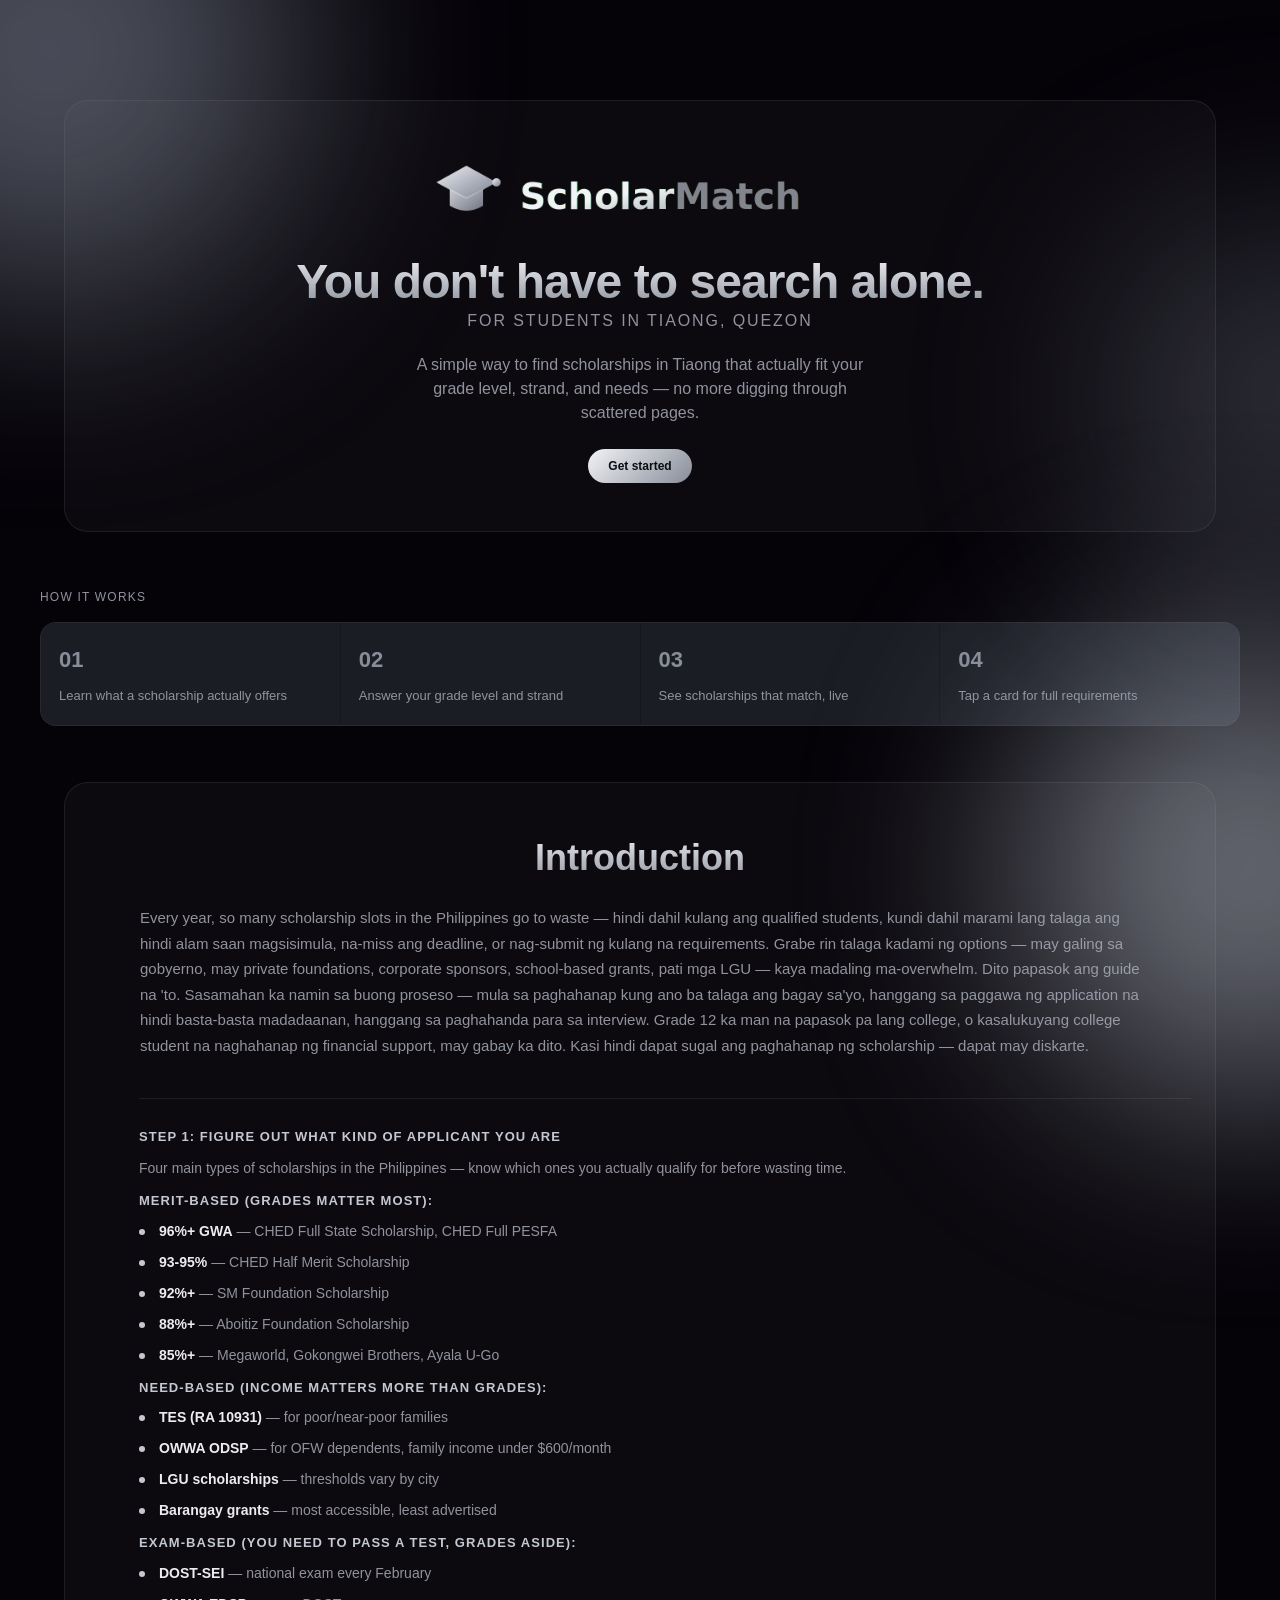
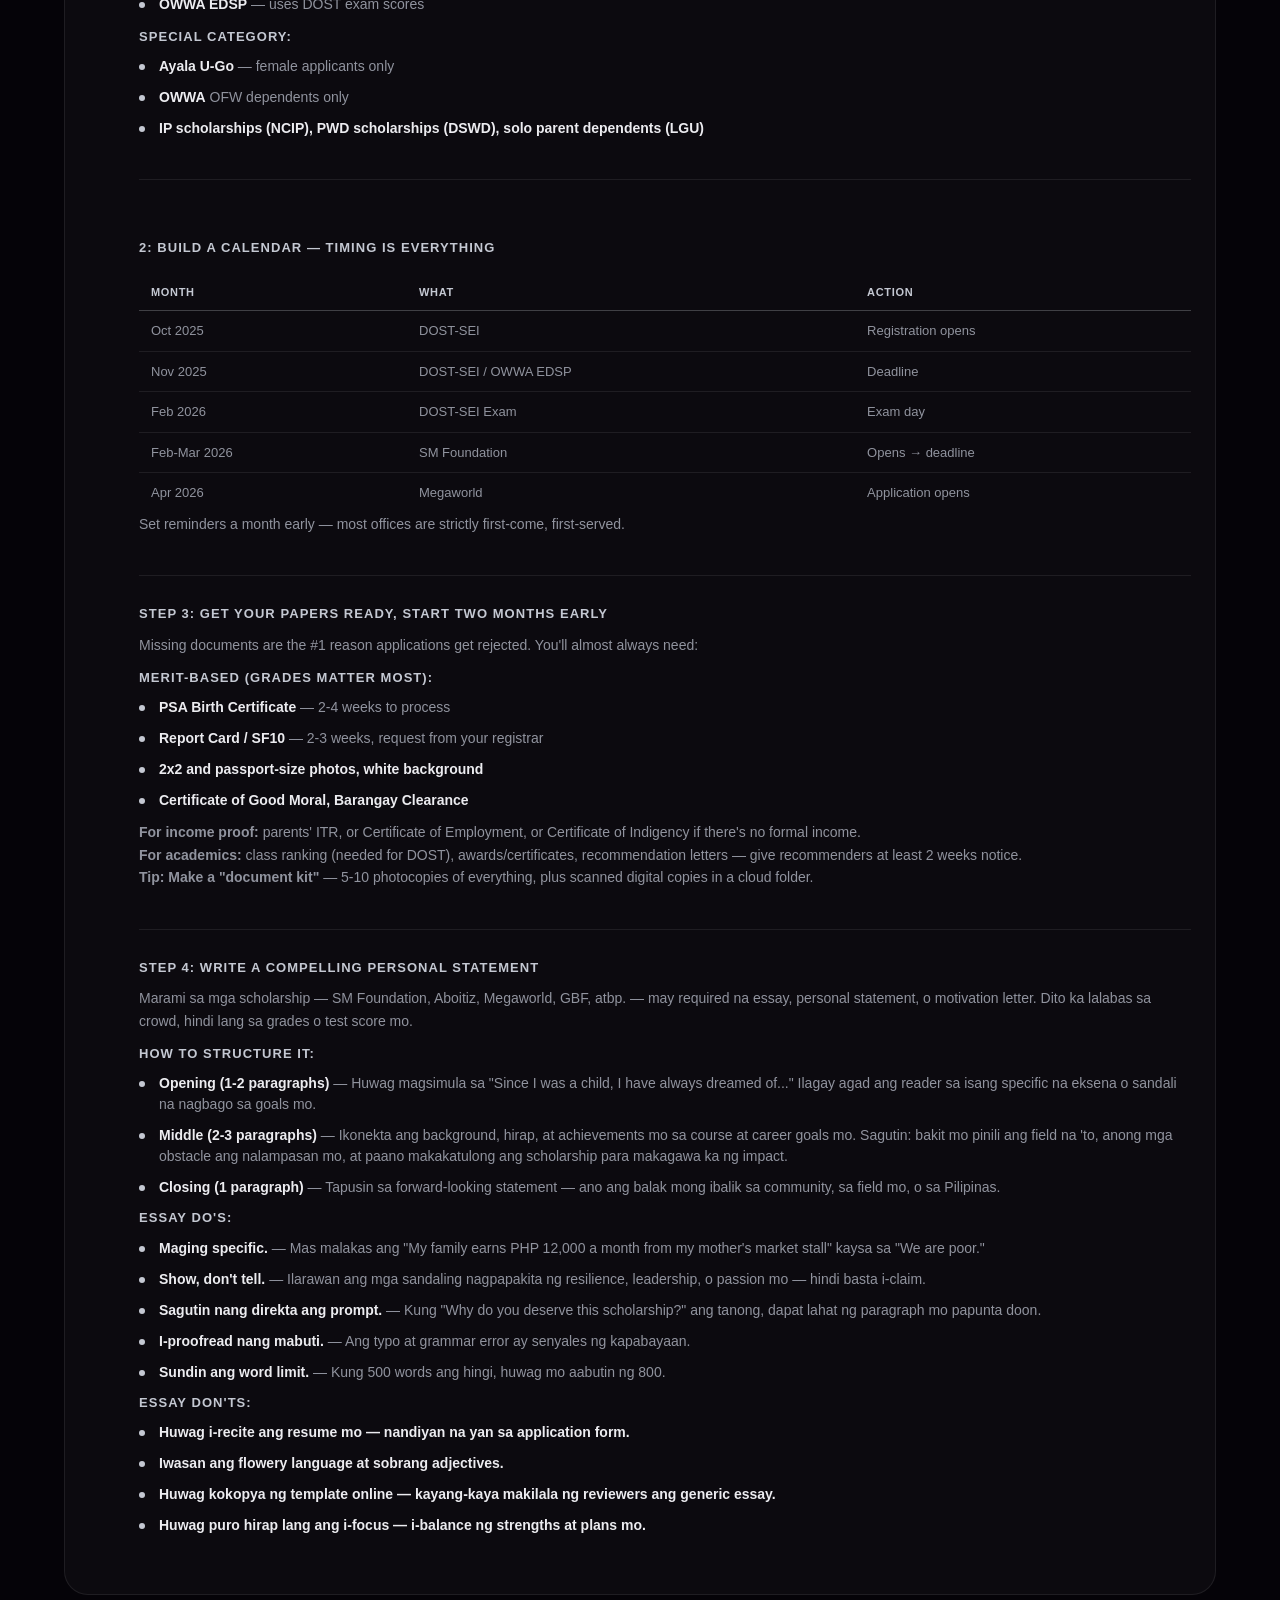
==== index.html @ 2e0dc5e7 "Add files via upload" ====
<!DOCTYPE html>
<html lang="en">
<head>
<meta charset="UTF-8">
<meta name="viewport" content="width=device-width, initial-scale=1.0">
<title>Scholarship Matching Platform — Tiaong, Quezon</title>
<link rel="stylesheet" href="stylesheet.css">
<link rel="icon" type="image/svg+xml" href="favicon.svg">
</head>
<body>

<div class="glow-orb glow-1"></div>
<div class="glow-orb glow-2"></div>
<div class="glow-orb glow-3"></div>

<div class="page-frame">

<!--<header>
  <span class="brand">ScholarMatch</span>
  <div class="lang-toggle">
    <button class="active">EN</button>
    <button>FIL</button>
  </div>
</header>-->


  <section class="hero">
    <div class="hero-illustration"></div>
    <img src="logo_full.png" alt="ScholarMatch" style="margin-bottom:0px; height: 100px;">
    <h1 style="margin-top: 0px; margin-bottom: 0px;">You don't have to search alone.</h1>
    <p class="eyebrow" style="margin-bottom: 20px;">For students in Tiaong, Quezon</p>
    <p>A simple way to find scholarships in Tiaong that actually fit your grade level, strand, and needs 
      — no more digging through scattered pages.</p>
    <div class="lang-toggle">
    <a href="scholarship.html"><button class="active">Get started</button></a>
    
  </div>
    <!--<p class="eyebrow">For students in Tiaong, Quezon</p>
    <h1>You don't have to search alone.</h1>
    <p>Answer three questions below, and see which scholarships actually fit your profile — updated live as you choose.</p>
    <div class="stats">
      <div>
        <div class="stat-num">28</div>
        <div class="stat-label">scholarships mapped</div>
      </div>
      <div>
        <div class="stat-num">5</div>
        <div class="stat-label">categories</div>
      </div>
      <div>
        <div class="stat-num">3</div>
        <div class="stat-label">questions to answer</div>
      </div>
    </div>-->
  </section>

  <p class="section-label">How it works</p>
  <div class="steps">
    <div class="step"><div class="step-num">01</div><p>Learn what a scholarship actually offers</p></div>
    <div class="step"><div class="step-num">02</div><p>Answer your grade level and strand</p></div>
    <div class="step"><div class="step-num">03</div><p>See scholarships that match, live</p></div>
    <div class="step"><div class="step-num">04</div><p>Tap a card for full requirements</p></div>
  </div>

  <section class="intro">
    <div class="intro-illustration"></div>
    <h2 class="intro-title">Introduction</h2>
    <p class="intro-body">Every year, so many scholarship slots in the Philippines go to waste 
      — hindi dahil kulang ang qualified students, kundi dahil marami lang talaga ang hindi 
      alam saan magsisimula, na-miss ang deadline, or nag-submit ng kulang na requirements. 
      Grabe rin talaga kadami ng options — may galing sa gobyerno, may private foundations, 
      corporate sponsors, school-based grants, pati mga LGU — kaya madaling ma-overwhelm.
      Dito papasok ang guide na 'to. Sasamahan ka namin sa buong proseso — mula sa paghahanap kung 
      ano ba talaga ang bagay sa'yo, hanggang sa paggawa ng application na hindi basta-basta 
      madadaanan, hanggang sa paghahanda para sa interview. Grade 12 ka man na papasok pa lang 
      college, o kasalukuyang college student na naghahanap ng financial support, may gabay ka dito.
      Kasi hindi dapat sugal ang paghahanap ng scholarship — dapat may diskarte.</p>

    <div class="step-block">
  <p class="step-title"><strong>Step 1: Figure Out What Kind of Applicant You Are</strong></p>
  <p class="step-desc">Four main types of scholarships in the Philippines — know which ones you actually qualify for before wasting time.</p>

  <ul class="step-list">
    <p class="step-title">Merit-based (grades matter most):</p>
    <li><strong>96%+ GWA</strong> — CHED Full State Scholarship, CHED Full PESFA</li>
    <li><strong>93-95%</strong> — CHED Half Merit Scholarship</li>
    <li><strong>92%+</strong> — SM Foundation Scholarship</li>
    <li><strong>88%+</strong> — Aboitiz Foundation Scholarship</li>
    <li><strong>85%+</strong> — Megaworld, Gokongwei Brothers, Ayala U-Go</li>
  </ul>

  <ul class="step-list">
    <p class="step-title">Need-based (income matters more than grades):</p>
    <li><strong>TES (RA 10931)</strong> — for poor/near-poor families</li>
    <li><strong>OWWA ODSP</strong> — for OFW dependents, family income under $600/month</li>
    <li><strong>LGU scholarships</strong> — thresholds vary by city</li>
    <li><strong>Barangay grants</strong> — most accessible, least advertised</li>
  </ul>

  <ul class="step-list">
    <p class="step-title">Exam-based (you need to pass a test, grades aside):</p>
    <li><strong>DOST-SEI</strong> — national exam every February</li>
    <li><strong>OWWA EDSP</strong> — uses DOST exam scores</li>
  </ul>

  <ul class="step-list">
    <p class="step-title">Special category:</p>
    <li><strong>Ayala U-Go</strong> — female applicants only</li>
    <li><strong>OWWA</strong> OFW dependents only</li>
    <li><strong>IP scholarships (NCIP), PWD scholarships (DSWD), solo parent dependents (LGU)</strong></li>
  </ul>
  </div>

  <div class="step-block">
  <p class="step-title" style="margin-top: 30px;"><strong>2: Build a Calendar — Timing Is Everything</strong></p>

  <table class="step-table">
    <tr><th>Month</th><th>What</th><th>Action</th></tr>
    <tr><td>Oct 2025</td><td>DOST-SEI</td><td>Registration opens</td></tr>
    <tr><td>Nov 2025</td><td>DOST-SEI / OWWA EDSP</td><td>Deadline</td></tr>
    <tr><td>Feb 2026</td><td>DOST-SEI Exam</td><td>Exam day</td></tr>
    <tr><td>Feb-Mar 2026</td><td>	SM Foundation</td><td>Opens → deadline</td></tr>
    <tr><td>Apr 2026</td><td>Megaworld</td><td>Application opens</td></tr>
  </table>
  <p class="step-desc">Set reminders a month early 
    — most offices are strictly first-come, first-served.</p>
</div>

    <div class="step-block">
  <p class="step-title"><strong>Step 3: Get Your Papers Ready, Start Two Months Early</strong></p>
  <p class="step-desc">Missing documents are the #1 reason applications get rejected. 
    You'll almost always need:</p>

  <ul class="step-list">
    <p class="step-title">Merit-based (grades matter most):</p>
    <li><strong>PSA Birth Certificate</strong> — 2-4 weeks to process</li>
    <li><strong>Report Card / SF10</strong> — 2-3 weeks, request from your registrar</li>
    <li><strong>2x2 and passport-size photos, white background</strong></li>
    <li><strong>Certificate of Good Moral, Barangay Clearance</strong></li>
  </ul>

  <p class="step-desc"><strong>For income proof:</strong> parents' ITR, 
    or Certificate of Employment, or Certificate of Indigency if there's no formal income.</p>
  <p class="step-desc"><strong>For academics:</strong> class ranking (needed for DOST), awards/certificates, 
    recommendation letters — give recommenders at least 2 weeks notice.</p>
  <p class="step-desc"><strong>Tip: Make a "document kit"</strong> — 5-10 photocopies of everything,
     plus scanned digital copies in a cloud folder.</p>
  </div>

    <div class="step-block">
  <p class="step-title"><strong>STEP 4: WRITE A COMPELLING PERSONAL STATEMENT</strong></p>
  <p class="step-desc">Marami sa mga scholarship — SM Foundation, Aboitiz, Megaworld, GBF, atbp. — 
    may required na essay, personal statement, o motivation letter. Dito ka lalabas sa crowd, hindi lang sa grades o test score mo.</p>

  <ul class="step-list">
    <p class="step-title">HOW TO STRUCTURE IT:</p>
    <li><strong>Opening (1-2 paragraphs)</strong> — Huwag magsimula sa "Since I was a child, I have always dreamed of..." 
      Ilagay agad ang reader sa isang specific na eksena o sandali na nagbago sa goals mo.</li>
    <li><strong>Middle (2-3 paragraphs)</strong> — Ikonekta ang background, hirap, at achievements mo sa course at career goals mo. 
      Sagutin: bakit mo pinili ang field na 'to, anong mga obstacle ang nalampasan mo, at paano makakatulong ang scholarship para makagawa ka ng impact.</li>
    <li><strong>Closing (1 paragraph)</strong> — Tapusin sa forward-looking statement 
      — ano ang balak mong ibalik sa community, sa field mo, o sa Pilipinas.</li>

    <p class="step-title">ESSAY DO'S:</p>
    <li><strong>Maging specific.</strong> — Mas malakas ang 
      "My family earns PHP 12,000 a month from my mother's market stall" kaysa sa "We are poor."</li>
    <li><strong>Show, don't tell.</strong> — Ilarawan ang mga sandaling nagpapakita ng resilience, leadership, o passion mo — hindi basta i-claim.</li>
    <li><strong>Sagutin nang direkta ang prompt.</strong> — Kung "Why do you deserve this scholarship?" ang tanong, dapat lahat ng paragraph mo papunta doon.</li>
    <li><strong>I-proofread nang mabuti.</strong> — Ang typo at grammar error ay senyales ng kapabayaan.</li>
    <li><strong>Sundin ang word limit.</strong> — Kung 500 words ang hingi, huwag mo aabutin ng 800.</li>

    <p class="step-title">ESSAY DON'TS:</p>
    <li><strong>Huwag i-recite ang resume mo — nandiyan na yan sa application form.</strong></li>
    <li><strong>Iwasan ang flowery language at sobrang adjectives.</strong></li>
    <li><strong>Huwag kokopya ng template online — kayang-kaya makilala ng reviewers ang generic essay.</strong></li>
    <li><strong>Huwag puro hirap lang ang i-focus — i-balance ng strengths at plans mo.</strong></li>
  </ul>


  </div>

</section>

<div class="modal-backdrop" id="modalBackdrop">
  <div class="modal-box">
    <div class="modal-header">
      <div>
        <div class="modal-title" id="modalTitle"></div>
        <div class="modal-meta" id="modalMeta"></div>
      </div>
      <!--<button class="modal-close" id="modalClose">&#10005;</button>
    </div>
    <div class="modal-body" id="modalBody"></div>
    <div class="modal-hint"><kbd>Esc</kbd> close</div>-->
  </div>
</div>

</div>
</body>
</html>
---- stylesheet.css ----
:root {
    --bg: #0d0e12;
    --bg-2: #16181f;
    --card: #1b1d25;
    --card-hover: #21232c;
    --border: rgba(255,255,255,0.08);
    --border-strong: rgba(220,224,232,0.25);
    --silver-1: #f2f3f6;
    --silver-2: #c4c8d2;
    --silver-3: #888d99;
    --text: #ececf0;
    --text-muted: #90939e;
    --accent: #c4c8d2;
    --accent-dim: rgba(196,200,210,0.14);
    --glow-1: #7a8091;
    --glow-2: #a8adba;
    background:
      radial-gradient(ellipse 500px 400px at 10% 0%, rgba(168,173,186,0.3), transparent 60%),
      radial-gradient(ellipse 500px 400px at 100% 30%, rgba(196,200,210,0.22), transparent 60%),
      radial-gradient(ellipse 400px 350px at 20% 100%, rgba(122,128,145,0.2), transparent 60%),
      linear-gradient(180deg, #191b22 0%, #0e0f14 100%);
  }

  * { box-sizing: border-box; margin: 0; padding: 0; }

  body {
    background: #050308;
    color: var(--text);
    font-family: -apple-system, "Segoe UI", Roboto, Arial, sans-serif;
    line-height: 1.5;
    overflow-x: hidden;
    min-height: 100vh;
    padding: 60px 40px;
  }

  .glow-orb {
    position: fixed;
    border-radius: 50%;
    filter: blur(110px);
    opacity: 0.6;
    pointer-events: none;
    z-index: 0;
  }
  .glow-1 { width: 500px; height: 500px; background: var(--glow-1); top: -200px; left: -200px; }
  .glow-2 { width: 460px; height: 460px; background: var(--glow-2); bottom: -200px; right: -200px; }
  .glow-3 { width: 340px; height: 340px; background: var(--glow-1); top: 25%; right: -180px; opacity: 0.4; }

  /**.page-frame {
    position: relative;
    z-index: 1;
    max-width: 1000px;
    margin: 0 auto;
    background:
      radial-gradient(ellipse 500px 400px at 10% 0%, rgba(168,173,186,0.3), transparent 60%),
      radial-gradient(ellipse 500px 400px at 100% 30%, rgba(196,200,210,0.22), transparent 60%),
      radial-gradient(ellipse 400px 350px at 20% 100%, rgba(122,128,145,0.2), transparent 60%),
      linear-gradient(180deg, #191b22 0%, #0e0f14 100%);
    border: 1px solid rgba(255,255,255,0.07);
    border-radius: 32px;
    overflow: hidden;
    box-shadow: 0 0 140px rgba(168,173,186,0.25), 0 0 90px rgba(196,200,210,0.15);
  }**/

  header {
    position: sticky;
    top: 0;
    z-index: 20;
    background: rgba(20,16,31,0.6);
    backdrop-filter: blur(12px);
    margin: 16px 16px 0;
    border: 1px solid rgba(255,255,255,0.08);
    border-radius: 999px;
    padding: 12px 20px;
    display: flex;
    justify-content: space-between;
    align-items: center;
  }

  .brand {
    font-size: 15px;
    font-weight: 600;
    letter-spacing: 0.02em;
    background: linear-gradient(135deg, var(--silver-1), var(--silver-3));
    -webkit-background-clip: text;
    background-clip: text;
    color: transparent;
  }

  .logo {
    object-fit: center;
  }

  /*.lang-toggle {
    display: flex;
    border: 1px solid var(--border-strong);
    border-radius: 20px;
    overflow: hidden;
    font-size: 12px;
  }*/
  .lang-toggle button {
    border-radius: 20px;
    font-size: 12px;
    object-position: center;
    overflow: hidden;
    background: none;
    border: none;
    color: var(--text-muted);
    padding: 10px 20px;
    cursor: pointer;
    font-family: inherit;
    margin-top: 24px;
  }
  .lang-toggle button.active {
    background: linear-gradient(135deg, var(--silver-1), var(--silver-3));
    color: #0b0d12;
    font-weight: 600;
  }
.lang-toggle button:hover {
    background: transparent;
    border: 1px solid var(--border-strong);
    color: var(--text);
    box-shadow: 0 2px 12px rgba(196,200,210,0.3);
    font-weight: 600;
  }

  .return-btn {
    text-align: right;
    margin-top: 24px;
    color: black;
    position: fixed;
    bottom: 24px; 
    right: 24px;
}
  .return-btn button {
    color: black;
    border-radius: 20px;
    font-size: 12px;
    object-position: center;
    text-align: center;
    margin: 24px auto;
    justify-content: center;
    overflow: hidden;
    background: none;
    border: none;
    padding: 10px 20px;
    cursor: pointer;
    font-family: inherit;
  }
  .return-btn button.active {
    background: var(--silver-1);
    color: #0b0d12;
    border: 1px solid var(--border-strong);
    font-weight: 600;
  }
  .return-btn button:hover {
    background: rgba(168,173,186,0.18);
    border-color: var(--silver-1);
    color: var(--silver-1);
    box-shadow: 0 0 24px rgba(196,200,210,0.5);
    font-weight: 600;
}

  /*main {
    position: relative;
    z-index: 1;
    max-width: 900px;
    margin: 0 auto;
    padding: 20px 24px 60px;
  }*/

  .hero, .intro {
    text-align: center;
    margin: 40px 24px 56px;
    padding: 48px 24px;
    border-radius: 24px;
    background: rgba(255,255,255,0.03);
    border: 1px solid rgba(255,255,255,0.08);
  }

  .cta {
    display: inline-block;
    margin-top: 24px;
    padding: 12px 28px;
    border-radius: 999px;
    background: linear-gradient(135deg, var(--glow-1), var(--glow-2));
    color: #fff;
    font-size: 14px;
    font-weight: 500;
    border: none;
    box-shadow: 0 4px 20px rgba(168,85,201,0.4);
  }

  .eyebrow {
    font-size: 23px;
    font-weight: 100px;
    letter-spacing: 0.12em;
    text-transform: uppercase;
    color: var(--silver-2);
    margin-bottom: 10px;
    margin-top: 40px;
    object-position: left;
  }

  h1 {
    font-size: clamp(32px, 5vw, 48px);
    font-weight: 600;
    line-height: 1.1;
    letter-spacing: -0.02em;
    background: linear-gradient(180deg, var(--silver-1) 0%, var(--silver-3) 100%);
    -webkit-background-clip: text;
    background-clip: text;
    color: transparent;
    margin-bottom: 16px;
  }

  .hero p {
    color: var(--text-muted);
    font-size: 16px;
    max-width: 480px;
    margin: 0 auto;
  }

  .stats {
    display: flex;
    justify-content: center;
    gap: 40px;
    margin-top: 36px;
    padding-top: 28px;
    border-top: 1px solid var(--border);
  }
  .stat-num {
    font-size: 24px;
    font-weight: 600;
    background: linear-gradient(135deg, var(--silver-1), var(--silver-3));
    -webkit-background-clip: text;
    background-clip: text;
    color: transparent;
  }
  .stat-label { font-size: 12px; color: var(--text-muted); margin-top: 2px; }

  .section-label {
    font-size: 12px;
    letter-spacing: 0.1em;
    text-transform: uppercase;
    color: var(--text-muted);
    margin-bottom: 16px;
  }

  .steps {
    display: grid;
    grid-template-columns: repeat(4, 1fr);
    gap: 1px;
    background: var(--border);
    border-radius: 16px;
    overflow: hidden;
    margin-bottom: 56px;
    border: 1px solid var(--border);
  }
  .step {
    background: var(--card);
    padding: 20px 18px;
  }
  .step-num {
    font-size: 22px;
    font-weight: 600;
    color: var(--silver-3);
    margin-bottom: 10px;
  }
  .step p { font-size: 13px; color: var(--text-muted); }

  .form-card {
    background: var(--card);
    border: 1px solid var(--border);
    border-radius: 16px;
    padding: 28px;
    margin-bottom: 56px;
  }

  .form-grid {
    display: grid;
    grid-template-columns: repeat(auto-fit, minmax(180px, 1fr));
    gap: 16px;
  }

  .field label {
    display: block;
    font-size: 12px;
    color: var(--text-muted);
    margin-bottom: 8px;
  }

  select {
    width: 100%;
    background: var(--bg-2);
    border: 1px solid var(--border-strong);
    color: var(--text);
    padding: 11px 12px;
    border-radius: 10px;
    font-size: 14px;
    font-family: inherit;
    appearance: none;
    cursor: pointer;
  }
  select:focus { outline: none; border-color: var(--accent); }

  .results-header {
    display: flex;
    justify-content: space-between;
    align-items: baseline;
    margin-bottom: 16px;
  }
  .results-count { font-size: 13px; color: var(--text-muted); }

  .cards {
    display: grid;
    grid-template-columns: repeat(auto-fill, minmax(220px, 1fr));
    gap: 14px;
    align-items: start;
  }

  .card {
    background: linear-gradient(165deg, var(--card) 0%, #12141b 100%);
    border: 1px solid var(--border);
    border-radius: 14px;
    overflow: hidden;
    cursor: pointer;
    transition: border-color 0.15s ease, transform 0.15s ease, box-shadow 0.15s ease;
    align-self: start;
  }
  .card:hover {
    border-color: var(--border-strong);
    transform: translateY(-2px);
    box-shadow: 0 8px 24px rgba(0,0,0,0.35);
  }

  .card-visual {
    height: 90px;
    background: linear-gradient(135deg, #23283a 0%, #171a22 60%, #1c1024 100%);
    display: flex;
    align-items: center;
    justify-content: center;
    font-size: 26px;
    color: var(--silver-2);
  }

  .card-body { padding: 14px 16px; }
  .card-name { font-size: 14px; font-weight: 600; margin-bottom: 4px; }
  .card-meta { font-size: 12px; color: var(--text-muted); }

  .card-badge {
    display: inline-block;
    font-size: 10px;
    letter-spacing: 0.04em;
    text-transform: uppercase;
    background: var(--accent-dim);
    color: var(--accent);
    padding: 3px 8px;
    border-radius: 6px;
    margin-top: 8px;
  }
  /*.card-detail {
    display: none;
    border-top: 1px solid var(--border);
    padding: 14px 16px;
    font-size: 13px;
  }
  .card-detail.open { display: block; }
  .detail-row {
    display: flex;
    justify-content: space-between;
    gap: 12px;
    padding: 6px 0;
    border-bottom: 1px solid var(--border);
  }
  .detail-row:last-child { border-bottom: none; }
  .detail-row span:first-child { color: var(--text-muted); flex-shrink: 0; }
  .detail-row span:last-child { text-align: right; }*/
  .modal-backdrop {
  display: none;
  position: fixed;
  inset: 0;
  background: rgba(5,3,8,0.65);
  backdrop-filter: blur(8px);
  z-index: 100;
  align-items: flex-start;
  justify-content: center;
  padding: 90px 20px;
}
.modal-backdrop.open { display: flex; }
.modal-box {
  background: #14161e;
  border: 1px solid var(--border-strong);
  border-radius: 18px;
  max-width: 900px;
  width: 100%;
  max-height: 75vh;
  overflow-y: auto;
}
.modal-header {
  display: flex;
  justify-content: space-between;
  padding: 22px 24px 16px;
  border-bottom: 1px solid var(--border);
}
.modal-title { font-size: 18px; font-weight: 600; }
.modal-meta { font-size: 13px; color: var(--text-muted); }
.modal-close {
  background: var(--bg-2);
  border: 1px solid var(--border-strong);
  color: var(--text-muted);
  width: 28px; height: 28px;
  border-radius: 8px;
  cursor: pointer;
}
.modal-body { padding: 16px 24px 24px; }
.modal-row {
  display: flex;
  justify-content: space-between;
  gap: 16px;
  padding: 12px 0;
  border-bottom: 1px solid var(--border);
  font-size: 13px;
}
.modal-row span:first-child {
  display: block;
  color: var(--text-muted);
  font-size: 11px;
  text-transform: uppercase;
  letter-spacing: 0.04em;
  margin-bottom: 4px;
}
.modal-row span:last-child {
  display: block;
  line-height: 1.5;
}
  .empty-state {
    text-align: center;
    padding: 40px 20px;
    color: var(--text-muted);
    font-size: 14px;
  }

  @media (max-width: 640px) {
    .steps { grid-template-columns: repeat(2, 1fr); }
  }

  .intro-title {
  font-size: 36px;
  font-weight: 600;
  text-align: center;
  margin-bottom: 20px;
  background: linear-gradient(180deg, var(--silver-1) 0%, var(--silver-3) 100%);
  -webkit-background-clip: text;
  background-clip: text;
  -webkit-text-fill-color: transparent;
  color: transparent;
}

.intro-body {
  font-size: 15px;
  line-height: 1.7;
  color: var(--text-muted);
  max-width: 1000px;
  margin: 0 auto;
  text-align: left;
}

.step-block {
  max-width: 1100px;
  margin: 40px auto 0;
  padding-top: 28px;
  border-top: 1px solid var(--border);
  text-align: left;
  margin-left: 50px;
}

.step-title {
  font-size: 13px;
  font-weight: 600;
  letter-spacing: 0.08em;
  text-transform: uppercase;
  color: var(--silver-2);
  margin-bottom: 10px;
}

.step-desc {
  font-size: 14px;
  line-height: 1.6;
  color: var(--text-muted);
}

.step-list {
  list-style: none;
  margin-top: 12px;
}

.step-list li {
  position: relative;
  padding-left: 20px;
  margin-bottom: 10px;
  font-size: 14px;
  color: var(--text-muted);
  line-height: 1.5;
}

.step-list li::before {
  content: "";
  position: absolute;
  left: 0;
  top: 8px;
  width: 6px;
  height: 6px;
  border-radius: 50%;
  background: var(--silver-2);
}

.step-list li strong {
  color: var(--text);
  font-weight: 600;
}

.step-table {
  width: 100%;
  border-collapse: collapse;
  margin-top: 16px;
  font-size: 13px;
}

.step-table th {
  text-align: left;
  padding: 10px 12px;
  color: var(--silver-2);
  font-size: 11px;
  letter-spacing: 0.06em;
  text-transform: uppercase;
  border-bottom: 1px solid var(--border-strong);
}

.step-table td {
  padding: 10px 12px;
  color: var(--text-muted);
  border-bottom: 1px solid var(--border);
}

.step-table tr:last-child td {
  border-bottom: none;
}
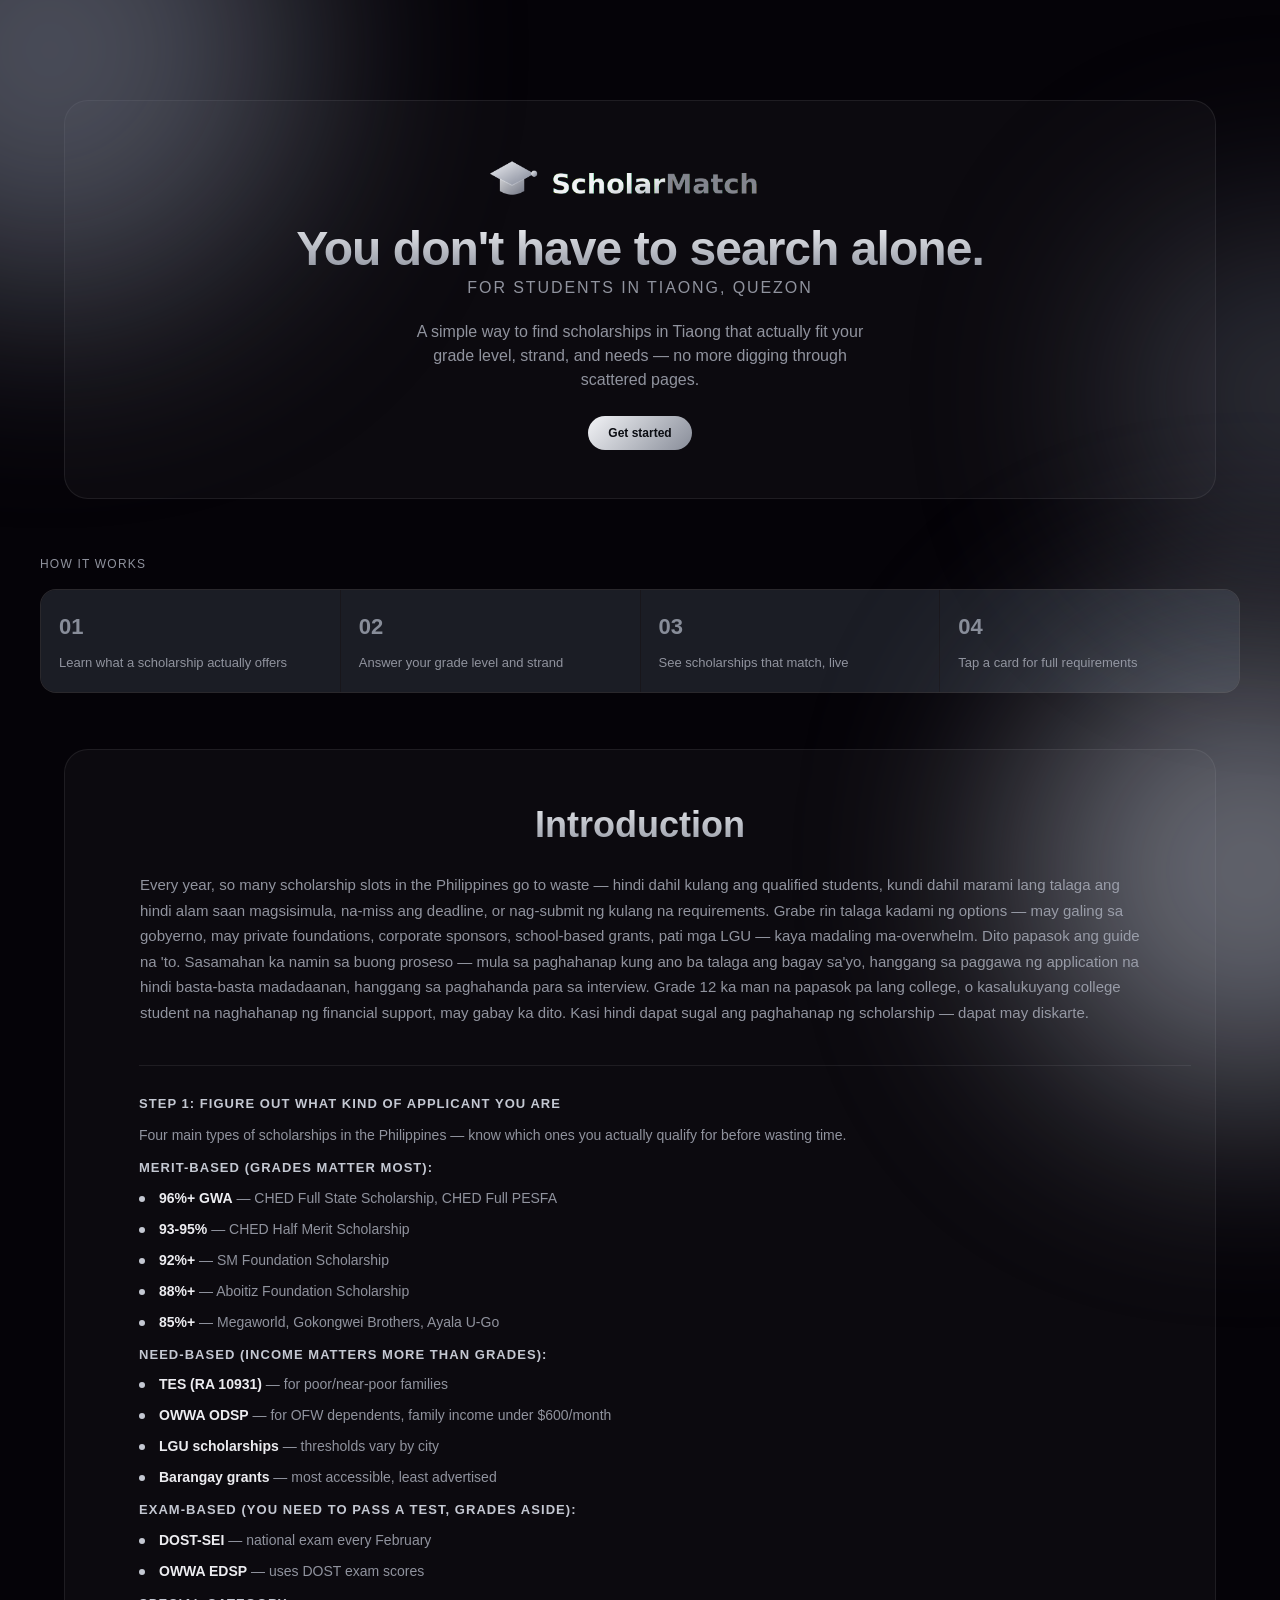
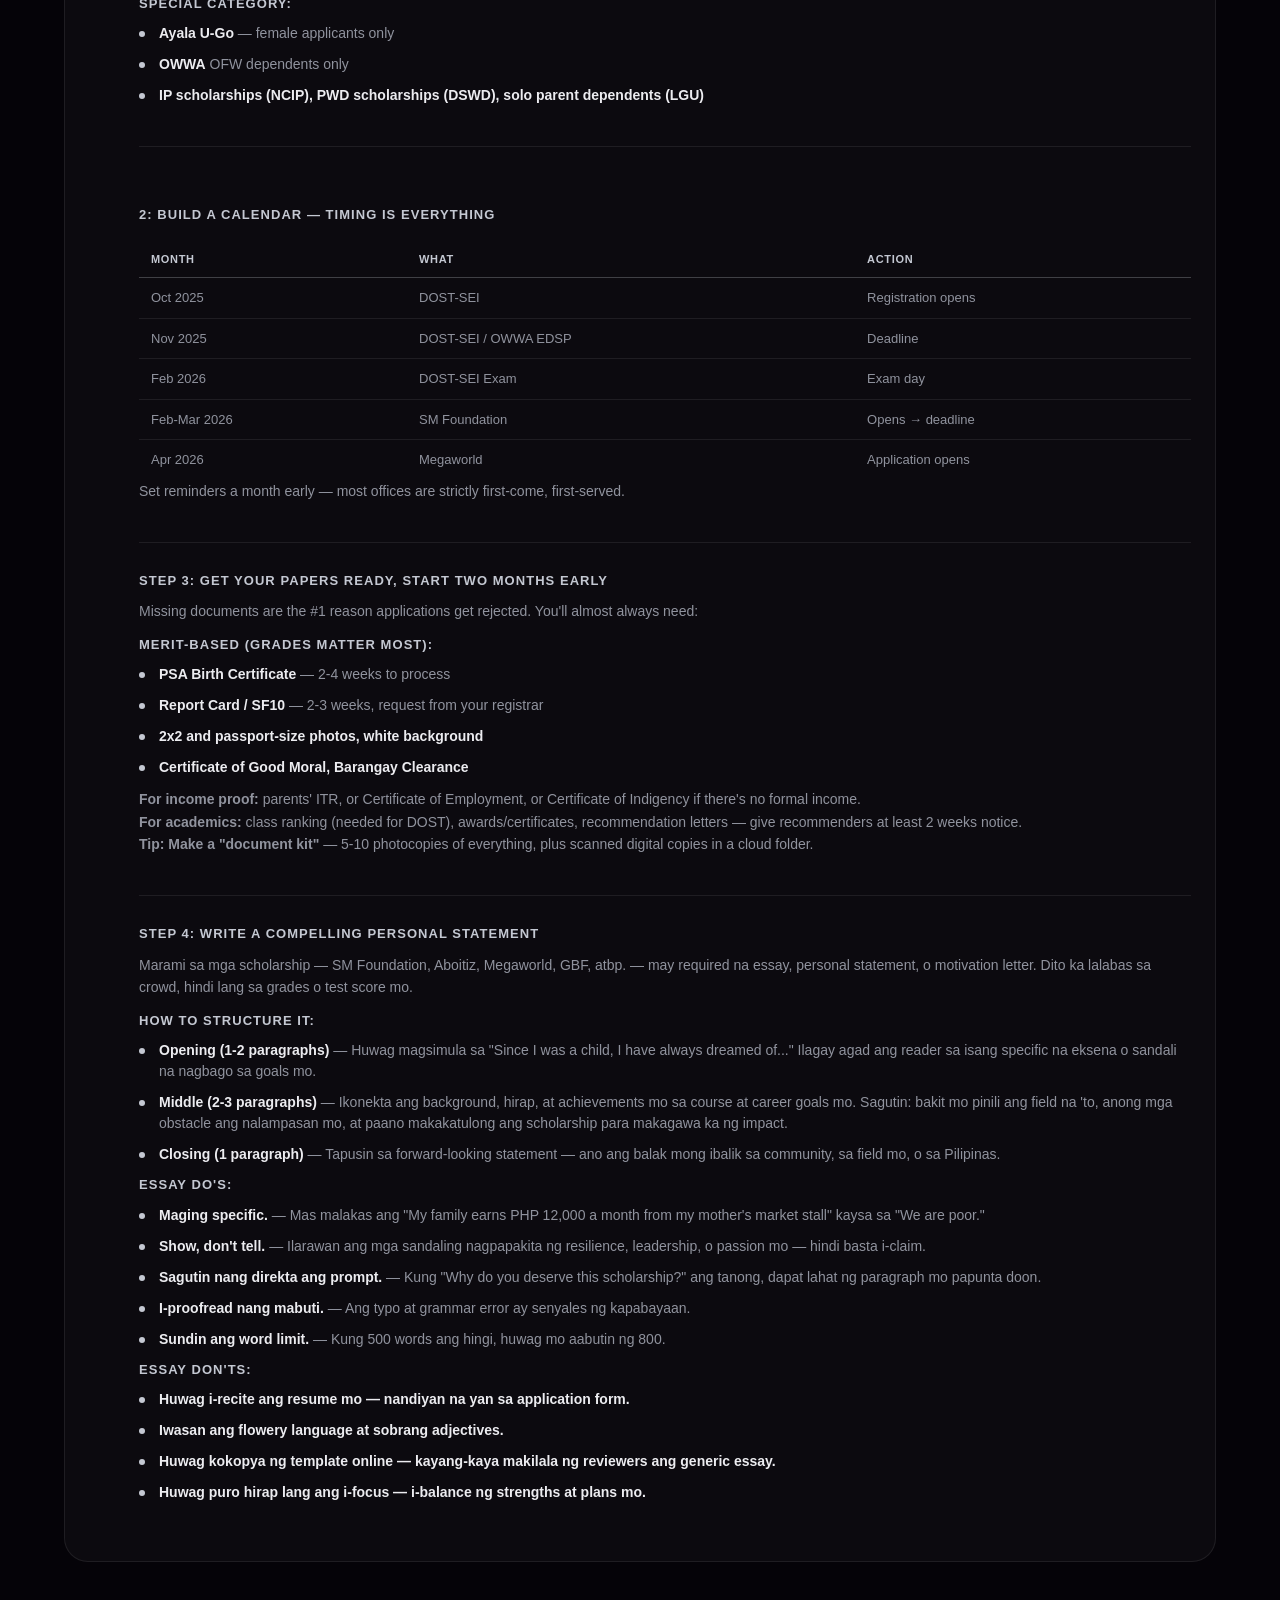
==== commit ea192fa8: "Add files via upload" ====
--- a/index.html
+++ b/index.html
@@ -26,8 +26,7 @@
 
   <section class="hero">
     <div class="hero-illustration"></div>
-    <img src="logo_full.png" alt="ScholarMatch" style="margin-bottom:0px; height: 100px;">
-    <h1 style="margin-top: 0px; margin-bottom: 0px;">You don't have to search alone.</h1>
+    <img src="logo_full.png" alt="ScholarMatch" class="site-logo">    <h1 style="margin-top: 0px; margin-bottom: 0px;">You don't have to search alone.</h1>
     <p class="eyebrow" style="margin-bottom: 20px;">For students in Tiaong, Quezon</p>
     <p>A simple way to find scholarships in Tiaong that actually fit your grade level, strand, and needs 
       — no more digging through scattered pages.</p>
@@ -197,4 +196,8 @@
 
 </div>
 </body>
+
+<footer>
+  
+</footer>
 </html>
--- a/stylesheet.css
+++ b/stylesheet.css
@@ -86,8 +86,21 @@
     color: transparent;
   }
 
-  .logo {
+    .logo {
     object-fit: center;
+  }
+
+  .site-logo {
+    display: block;
+    margin: 0 auto 0px;
+    width: min(100%, 320px);
+    height: auto;
+  }
+
+  @media (max-width: 480px) {
+    body { padding: 40px 20px; }
+    .step-block { margin-left: 0; }
+    .step-table { display: block; overflow-x: auto; }
   }
 
   /*.lang-toggle {
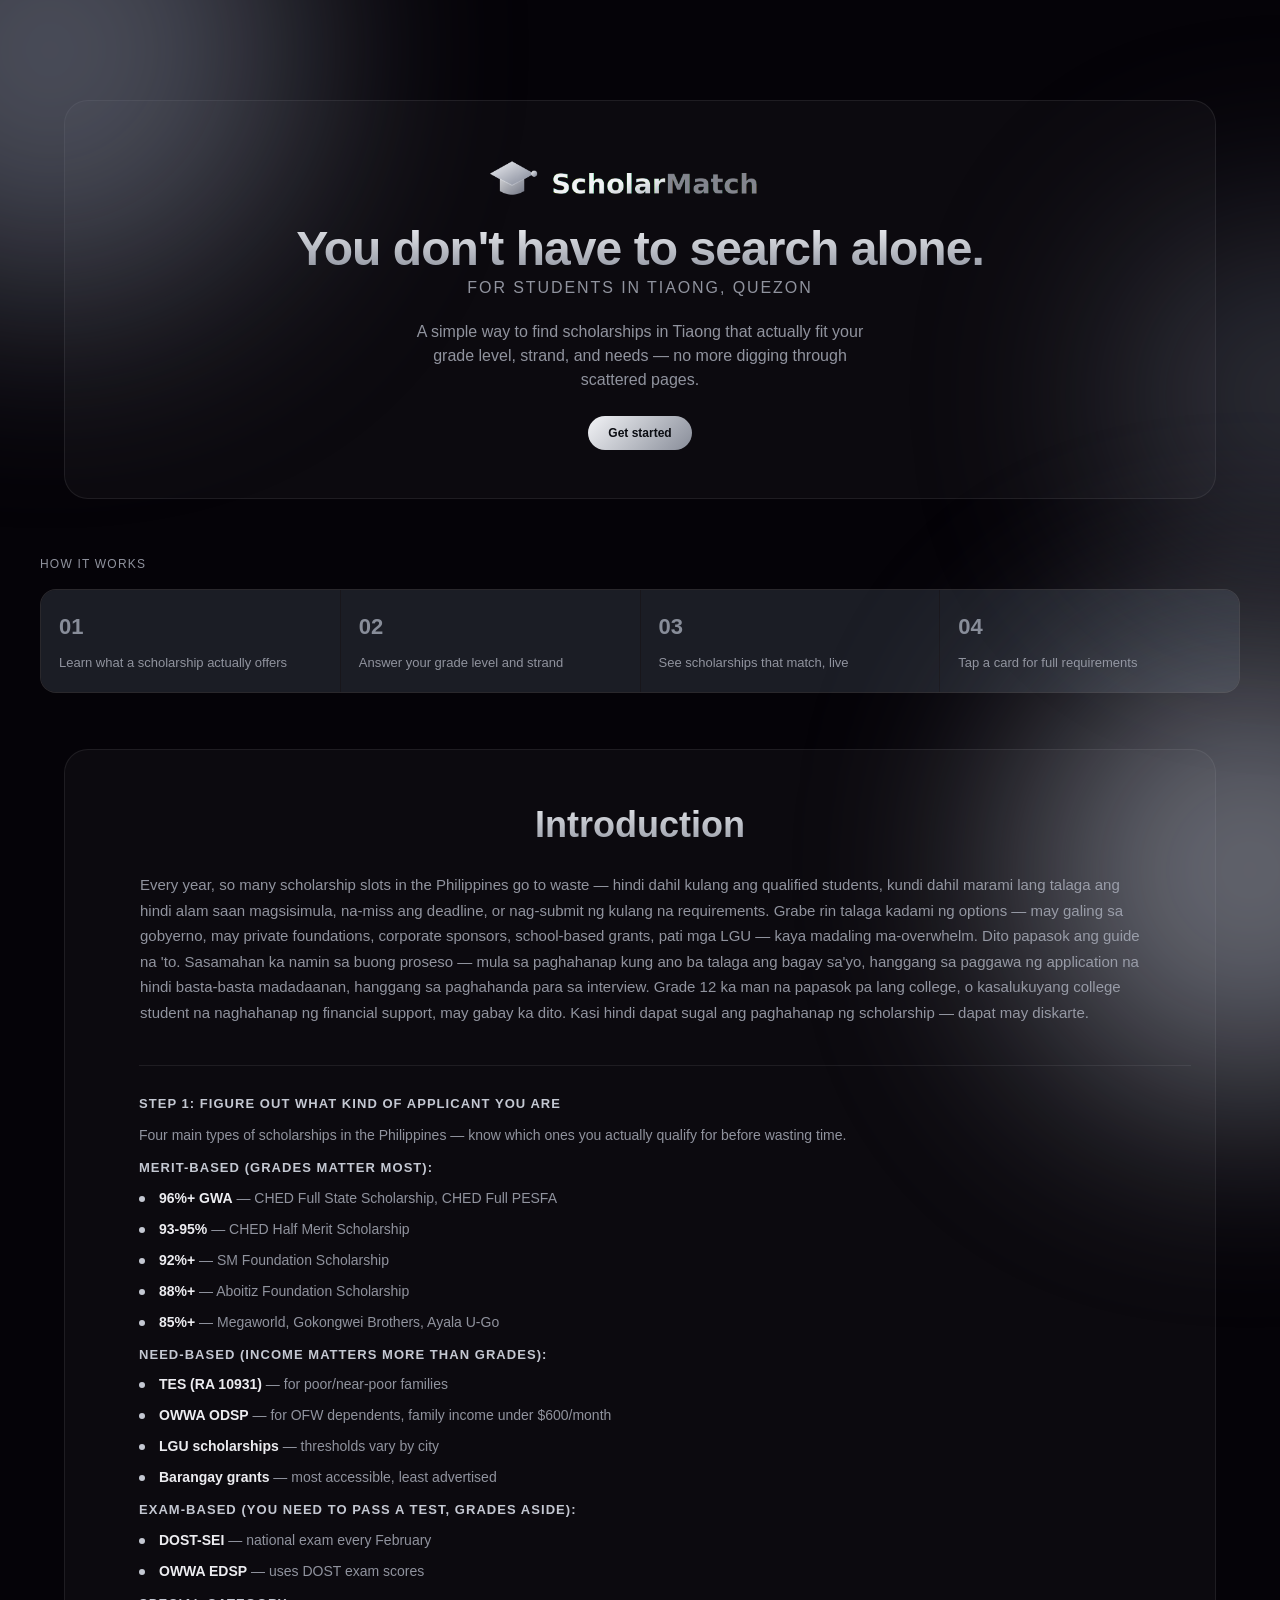
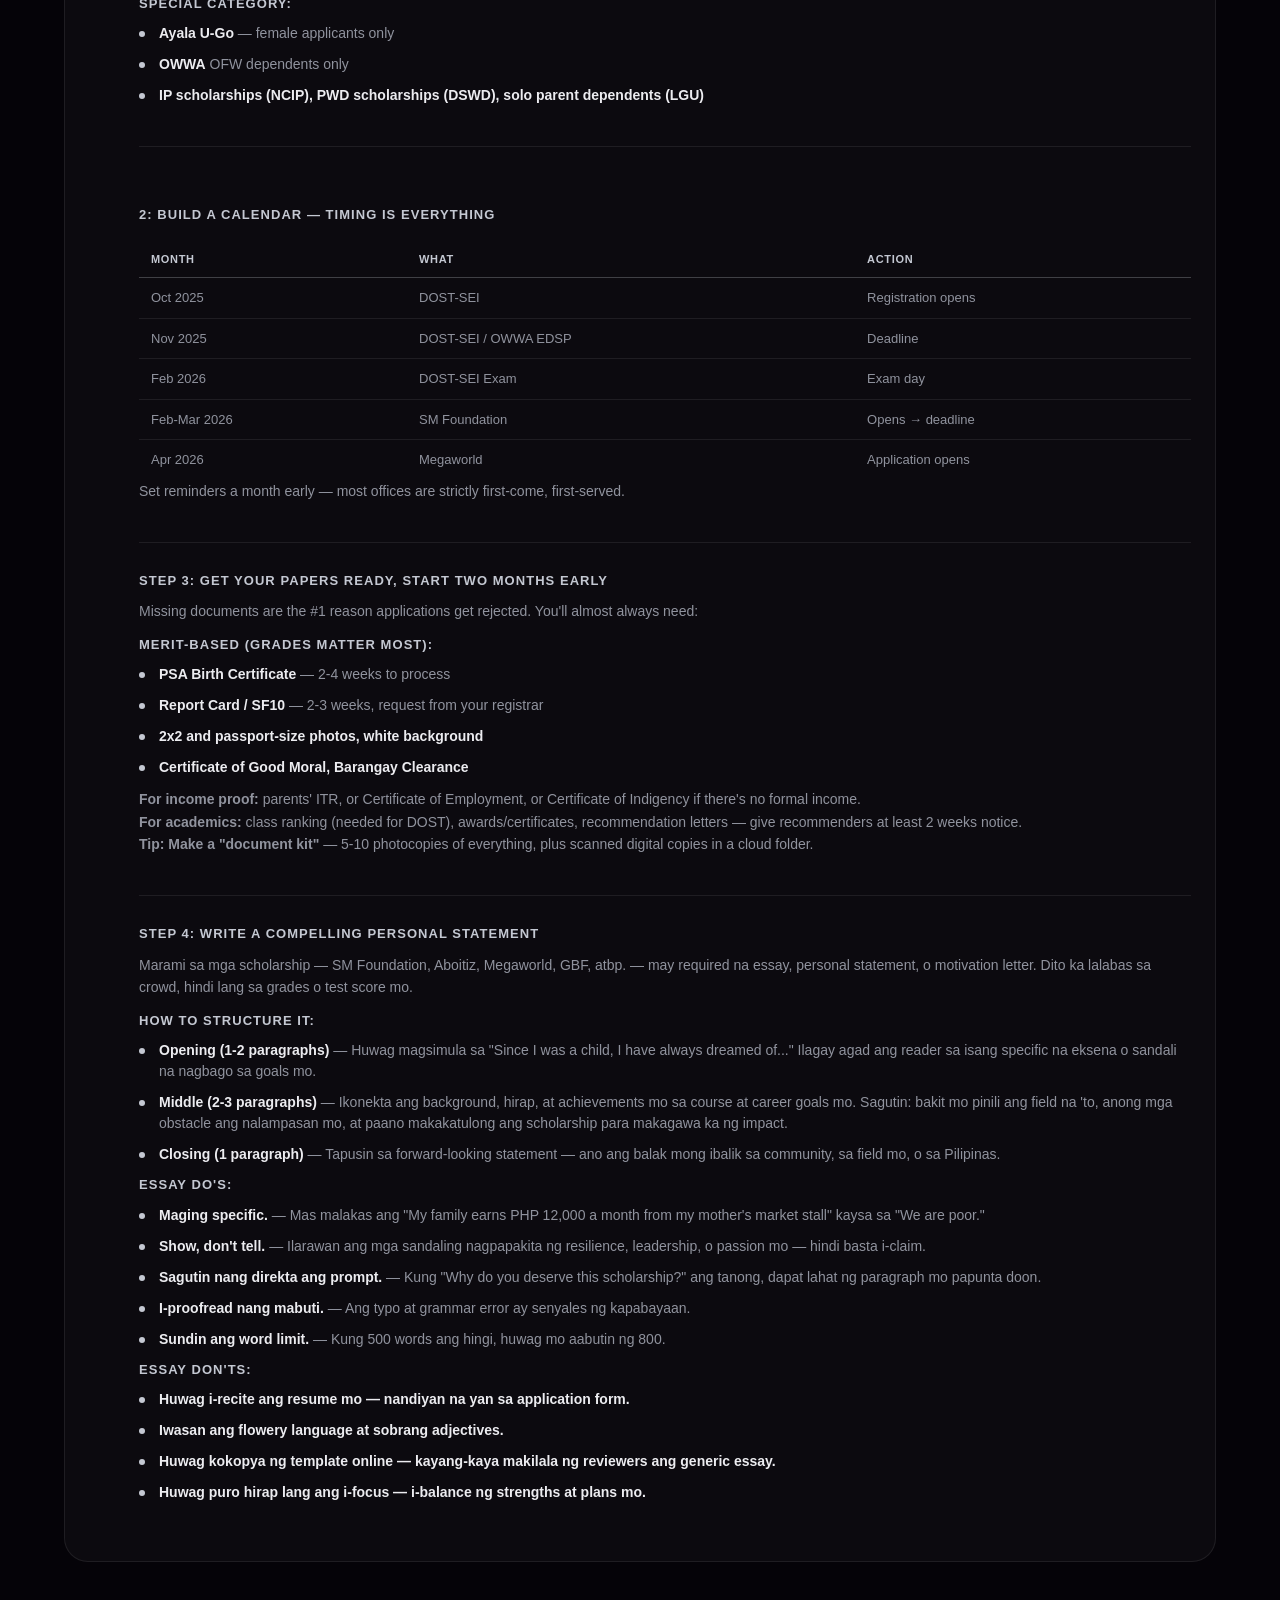
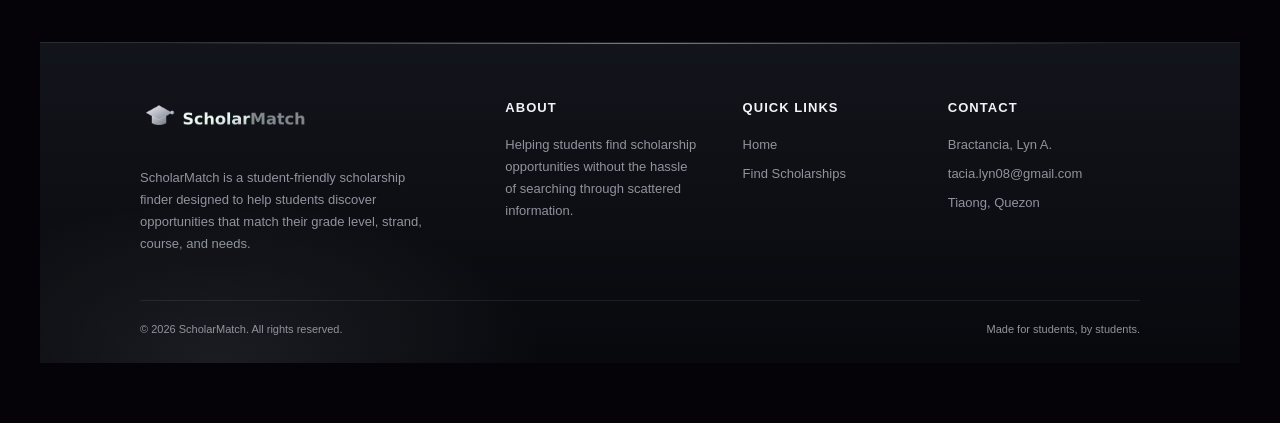
==== commit fd0ee662: "Add files via upload" ====
--- a/index.html
+++ b/index.html
@@ -197,7 +197,42 @@
 </div>
 </body>
 
-<footer>
-  
+<footer class="site-footer">
+  <div class="footer-content">
+
+    <div class="footer-about">
+      <img src="logo_full.png" alt="ScholarMatch" class="footer-logo">
+
+      <p class="footer-description">
+        ScholarMatch is a student-friendly scholarship finder designed to
+        help students discover opportunities that match their grade level,
+        strand, course, and needs.
+      </p>
+    </div>
+
+    <div class="footer-section">
+      <h3>About</h3>
+      <p>Helping students find scholarship opportunities without the hassle of searching through scattered information.</p>
+    </div>
+
+    <div class="footer-section">
+      <h3>Quick Links</h3>
+      <a href="index.html">Home</a>
+      <a href="scholarship.html">Find Scholarships</a>
+    </div>
+
+    <div class="footer-section">
+      <h3>Contact</h3>
+      <p>Bractancia, Lyn A.</p>
+      <p>tacia.lyn08@gmail.com</p>
+      <p>Tiaong, Quezon</p>
+    </div>
+
+  </div>
+
+  <div class="footer-bottom">
+    <p>© 2026 ScholarMatch. All rights reserved.</p>
+    <p>Made for students, by students.</p>
+  </div>
 </footer>
 </html>
--- a/stylesheet.css
+++ b/stylesheet.css
@@ -143,6 +143,7 @@
     position: fixed;
     bottom: 24px; 
     right: 24px;
+    z-index: 100;
 }
   .return-btn button {
     color: black;
@@ -557,4 +558,141 @@
 
 .step-table tr:last-child td {
   border-bottom: none;
+}
+
+.site-footer {
+  position: relative;
+  margin-top: 80px;
+  padding: 55px 50px 25px;
+  background:
+    radial-gradient(
+      ellipse 500px 250px at 15% 100%,
+      rgba(168,173,186,0.12),
+      transparent 65%
+    ),
+    linear-gradient(
+      180deg,
+      rgba(22,24,31,0.85),
+      rgba(8,9,13,0.98)
+    );
+  border-top: 1px solid rgba(255,255,255,0.1);
+  overflow: hidden;
+}
+
+.site-footer::before {
+  content: "";
+  position: absolute;
+  top: 0;
+  left: 10%;
+  width: 80%;
+  height: 1px;
+  background: linear-gradient(
+    90deg,
+    transparent,
+    rgba(220,224,232,0.5),
+    transparent
+  );
+}
+
+.footer-content {
+  max-width: 1000px;
+  margin: 0 auto;
+  display: grid;
+  grid-template-columns: 2fr 1.2fr 1fr 1.2fr;
+  gap: 45px;
+}
+
+.footer-about {
+  max-width: 300px;
+}
+
+.footer-logo {
+  width: 190px;
+  height: auto;
+  margin-bottom: 18px;
+}
+
+.footer-description {
+  color: var(--text-muted);
+  font-size: 13px;
+  line-height: 1.7;
+}
+
+.footer-section h3 {
+  color: var(--silver-1);
+  font-size: 13px;
+  font-weight: 600;
+  letter-spacing: 0.08em;
+  text-transform: uppercase;
+  margin-bottom: 16px;
+}
+
+.footer-section p,
+.footer-section a {
+  display: block;
+  color: var(--text-muted);
+  font-size: 13px;
+  line-height: 1.7;
+  text-decoration: none;
+  margin-bottom: 7px;
+}
+
+.footer-section a {
+  transition: color 0.2s ease, transform 0.2s ease;
+}
+
+.footer-section a:hover {
+  color: var(--silver-1);
+  transform: translateX(3px);
+}
+
+.footer-bottom {
+  max-width: 1000px;
+  margin: 45px auto 0;
+  padding-top: 20px;
+  border-top: 1px solid var(--border);
+  display: flex;
+  justify-content: space-between;
+  gap: 20px;
+}
+
+.footer-bottom p {
+  color: var(--text-muted);
+  font-size: 11px;
+}
+
+
+@media (max-width: 700px) {
+  .site-footer {
+    padding: 45px 25px 25px;
+  }
+
+  .footer-content {
+    grid-template-columns: 1fr 1fr;
+    gap: 35px 25px;
+  }
+
+  .footer-about {
+    grid-column: 1 / -1;
+    max-width: 100%;
+  }
+
+  .footer-bottom {
+    flex-direction: column;
+    gap: 5px;
+  }
+}
+
+@media (max-width: 480px) {
+  .footer-content {
+    grid-template-columns: 1fr;
+  }
+
+  .footer-about {
+    grid-column: auto;
+  }
+
+  .footer-logo {
+    width: 170px;
+  }
 }
